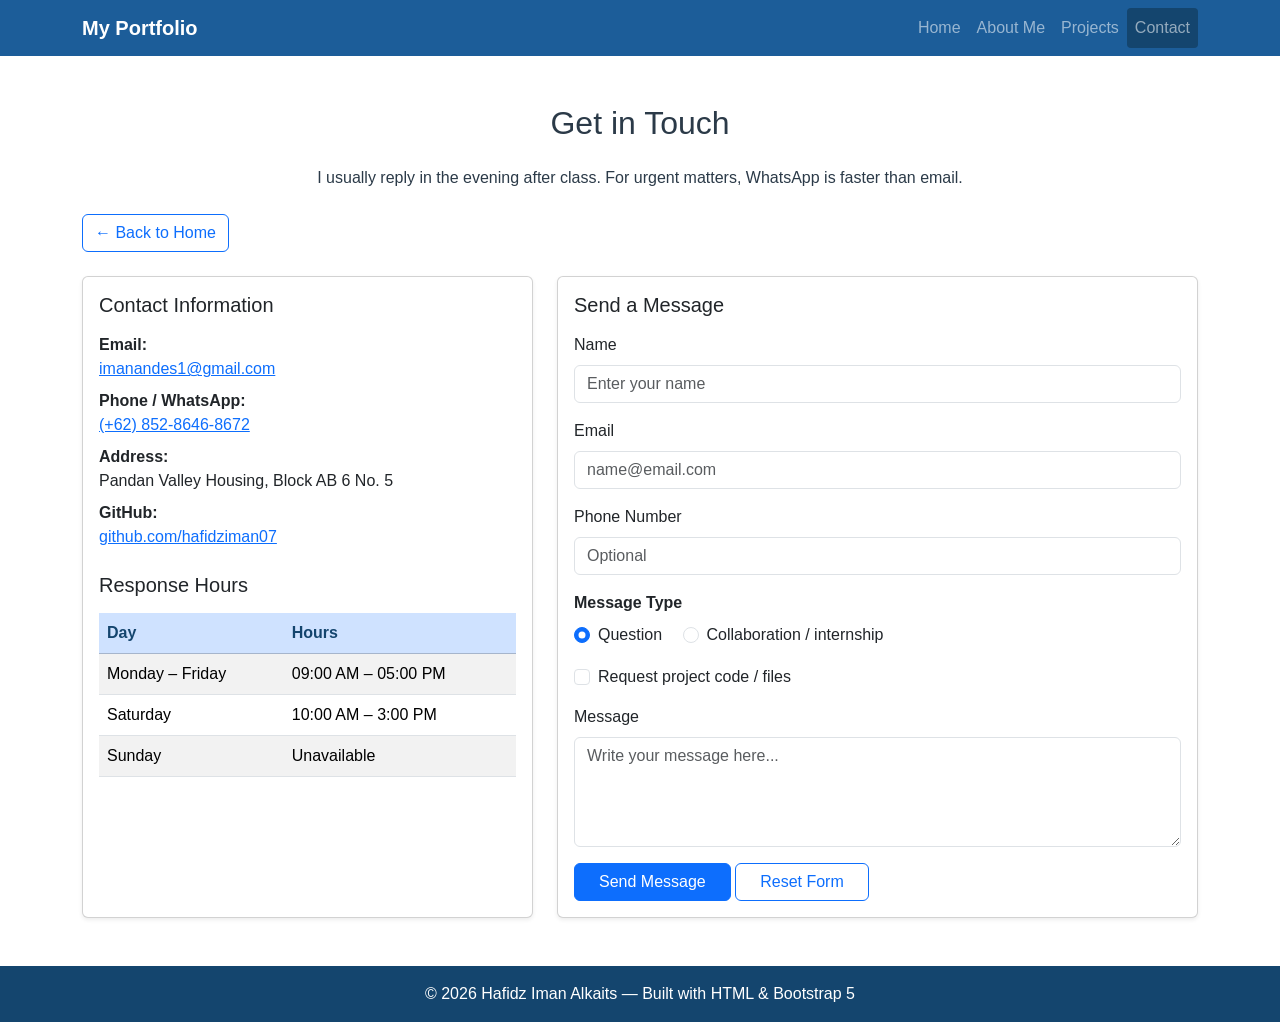
==== kontak.html @ 3793fea0 "Pindahkan file portofolio ke root repository" ====
<!DOCTYPE html>
<html lang="en">
<head>
  <meta charset="UTF-8">
  <meta name="viewport" content="width=device-width, initial-scale=1">
  <meta name="description" content="Contact page and message form">
  <title>Portfolio - Contact</title>

  <link href="https://cdn.jsdelivr.net/npm/bootstrap@5.3.3/dist/css/bootstrap.min.css" rel="stylesheet">
  <link rel="stylesheet" href="css/style.css">
</head>
<body>

  <header>
    <nav class="navbar navbar-expand-lg navbar-dark bg-primary nav-biru">
      <div class="container">
        <a class="navbar-brand fw-semibold" href="index.html">My Portfolio</a>
        <button class="navbar-toggler" type="button" data-bs-toggle="collapse" data-bs-target="#menu" aria-label="Toggle navigation">
          <span class="navbar-toggler-icon"></span>
        </button>
        <div class="collapse navbar-collapse" id="menu">
          <ul class="navbar-nav ms-auto">
            <li class="nav-item"><a class="nav-link" href="index.html">Home</a></li>
            <li class="nav-item"><a class="nav-link" href="index.html#tentang">About Me</a></li>
            <li class="nav-item"><a class="nav-link" href="proyek.html">Projects</a></li>
            <li class="nav-item"><a class="nav-link aktif" href="kontak.html">Contact</a></li>
          </ul>
        </div>
      </div>
    </nav>
  </header>

  <main>
    <section id="kontak" class="py-5">
      <div class="container">
        <h2 class="mb-4 text-center">Get in Touch</h2>
        <p class="text-center mb-4">I usually reply in the evening after class. For urgent matters, WhatsApp is faster than email.</p>
        <p class="mb-4">
          <a href="index.html" class="btn btn-outline-primary">&larr; Back to Home</a>
        </p>

        <div class="row g-4">
          <div class="col-12 col-lg-5">
            <div class="card h-100 shadow-sm">
              <div class="card-body">
                <h5 class="card-title mb-3">Contact Information</h5>
                <p class="mb-2"><strong>Email:</strong><br>
                  <a href="https://mail.google.com/mail/?view=cm&amp;fs=1&amp;to=imanandes1%40gmail.com" target="_blank" rel="noopener noreferrer">imanandes1@gmail.com</a></p>
                <p class="mb-2"><strong>Phone / WhatsApp:</strong><br>
                  <a href="tel:+6285286468672">(+62) 852-8646-8672</a></p>
                <p class="mb-2"><strong>Address:</strong><br>Pandan Valley Housing, Block AB 6 No. 5</p>
                <p class="mb-0"><strong>GitHub:</strong><br>
                  <a href="https://github.com/hafidziman07" target="_blank" rel="noopener noreferrer">github.com/hafidziman07</a></p>
                <h5 class="mt-4 mb-3">Response Hours</h5>
                <div class="table-responsive">
                  <table class="table table-striped align-middle mb-0">
                    <thead class="table-primary">
                      <tr><th>Day</th><th>Hours</th></tr>
                    </thead>
                    <tbody>
                      <tr><td>Monday &ndash; Friday</td><td>09:00 AM &ndash; 05:00 PM</td></tr>
                      <tr><td>Saturday</td><td>10:00 AM &ndash; 3:00 PM</td></tr>
                      <tr><td>Sunday</td><td>Unavailable</td></tr>
                    </tbody>
                  </table>
                </div>
              </div>
            </div>
          </div>

          <div class="col-12 col-lg-7">
            <div class="card shadow-sm">
              <div class="card-body">
                <h5 class="card-title mb-3">Send a Message</h5>

                <form action="#" method="post">
                  <div class="mb-3">
                    <label for="nama" class="form-label">Name</label>
                    <input type="text" class="form-control" id="nama" name="nama" placeholder="Enter your name" required>
                  </div>

                  <div class="mb-3">
                    <label for="email" class="form-label">Email</label>
                    <input type="email" class="form-control" id="email" name="email" placeholder="name@email.com" required>
                  </div>

                  <div class="mb-3">
                    <label for="telepon" class="form-label">Phone Number</label>
                    <input type="text" class="form-control" id="telepon" name="telepon" placeholder="Optional">
                  </div>

                  <div class="mb-3">
                    <span class="form-label d-block fw-semibold">Message Type</span>
                    <div class="form-check form-check-inline">
                      <input class="form-check-input" type="radio" name="jenis" id="tanya" value="tanya" checked>
                      <label class="form-check-label" for="tanya">Question</label>
                    </div>
                    <div class="form-check form-check-inline">
                      <input class="form-check-input" type="radio" name="jenis" id="kerja" value="kerja">
                      <label class="form-check-label" for="kerja">Collaboration / internship</label>
                    </div>
                  </div>

                  <div class="form-check mb-3">
                    <input class="form-check-input" type="checkbox" id="minta" name="minta">
                    <label class="form-check-label" for="minta">Request project code / files</label>
                  </div>

                  <div class="mb-3">
                    <label for="pesan" class="form-label">Message</label>
                    <textarea class="form-control" id="pesan" name="pesan" rows="4" placeholder="Write your message here..." required></textarea>
                  </div>

                  <button type="submit" class="btn btn-primary px-4">Send Message</button>
                  <button type="reset" class="btn btn-outline-primary px-4">Reset Form</button>
                </form>

              </div>
            </div>
          </div>
        </div>

      </div>
    </section>
  </main>

  <footer class="py-3 text-center footer-biru">
    <div class="container">
      <p class="mb-0">&copy; 2026 Hafidz Iman Alkaits &mdash; Built with HTML &amp; Bootstrap 5</p>
    </div>
  </footer>

  <script src="https://cdn.jsdelivr.net/npm/bootstrap@5.3.3/dist/js/bootstrap.bundle.min.js"></script>
</body>
</html>
---- css/style.css ----
/* Custom blue-and-white theme built on Bootstrap */

:root {
  --primary-blue: #1c5d99;
  --dark-blue: #14456e;
}

body {
  font-family: "Segoe UI", Arial, sans-serif;
  background-color: #ffffff;
  color: #2b3a48;
}

/* Blue navigation bar */
.nav-biru {
  background-color: var(--primary-blue) !important;
}

.navbar-nav .nav-link:hover,
.navbar-nav .aktif {
  background-color: var(--dark-blue);
  border-radius: 4px;
}

/* Blue home hero */
.hero-biru {
  background-color: var(--primary-blue);
  color: #ffffff;
}

.hero-biru h1 {
  color: #ffffff;
}

/* Circular profile photo */
.foto-profil {
  width: 200px;
  height: 200px;
  object-fit: cover;
  border-radius: 50%;
  border: 5px solid #ffffff;
}

/* Dark blue footer */
.footer-biru {
  background-color: var(--dark-blue);
  color: #ffffff;
}

/* Project cards lift slightly on hover */
.card {
  transition: transform 0.2s ease, box-shadow 0.2s ease;
}

.card:hover {
  transform: translateY(-4px);
  box-shadow: 0 8px 20px rgba(28, 93, 153, 0.18) !important;
}

/* Tables */
.table thead th {
  background-color: #cfe2ff;
  color: var(--dark-blue);
}

caption {
  caption-side: top;
}

/* Reduce the profile photo size on small screens */
@media (max-width: 575.98px) {
  .foto-profil {
    width: 150px;
    height: 150px;
  }
}
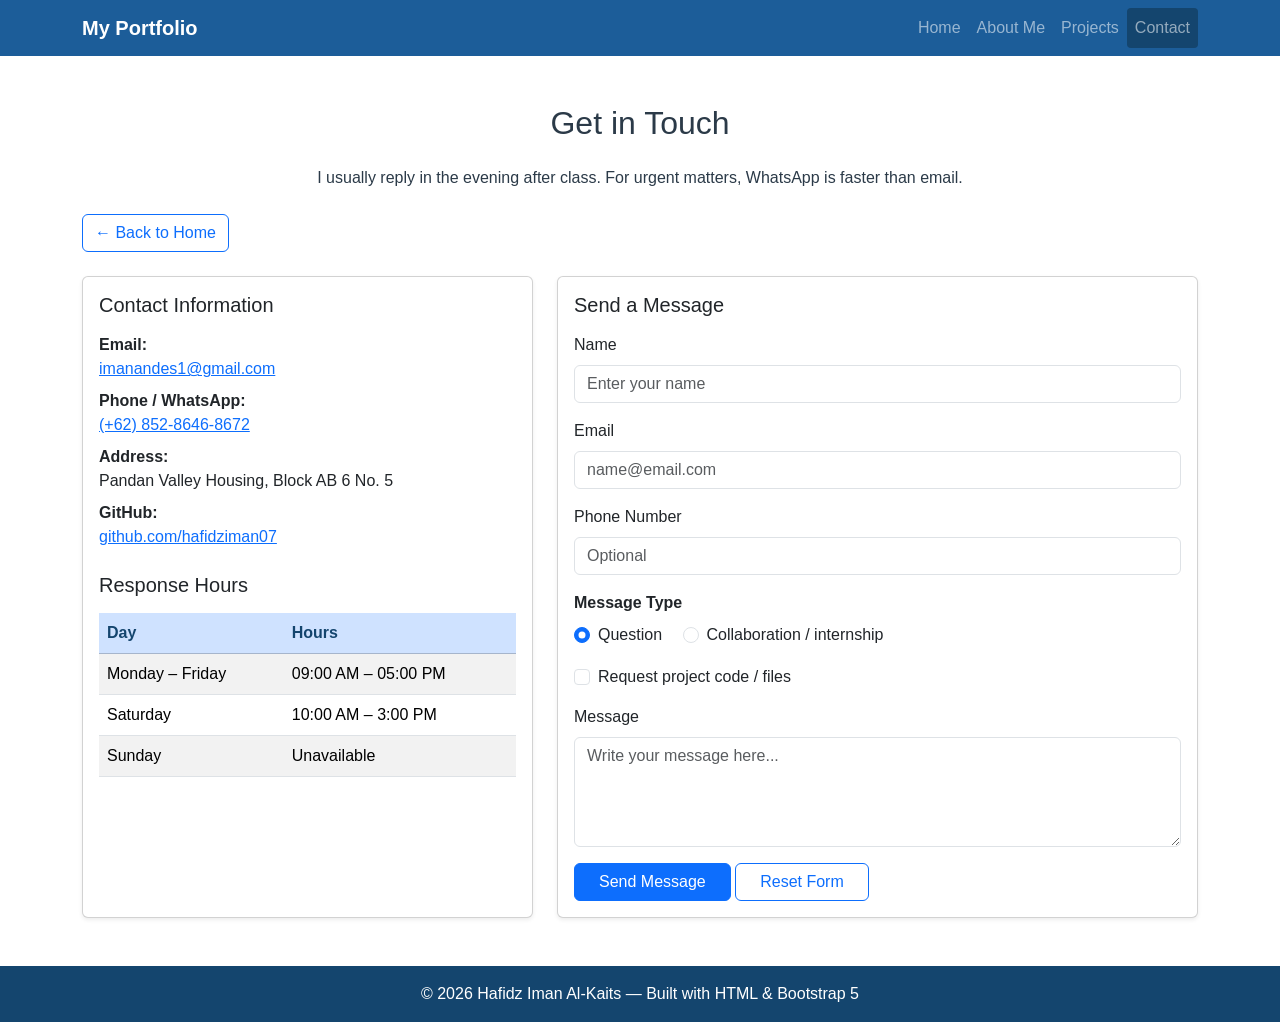
==== commit 2547cfd8: "Update portfolio name spelling Co-authored-by: Copilot <223556219+Copilot@users.noreply.github.com>" ====
--- a/kontak.html
+++ b/kontak.html
@@ -126,7 +126,7 @@
 
   <footer class="py-3 text-center footer-biru">
     <div class="container">
-      <p class="mb-0">&copy; 2026 Hafidz Iman Alkaits &mdash; Built with HTML &amp; Bootstrap 5</p>
+      <p class="mb-0">&copy; 2026 Hafidz Iman Al-Kaits &mdash; Built with HTML &amp; Bootstrap 5</p>
     </div>
   </footer>
 
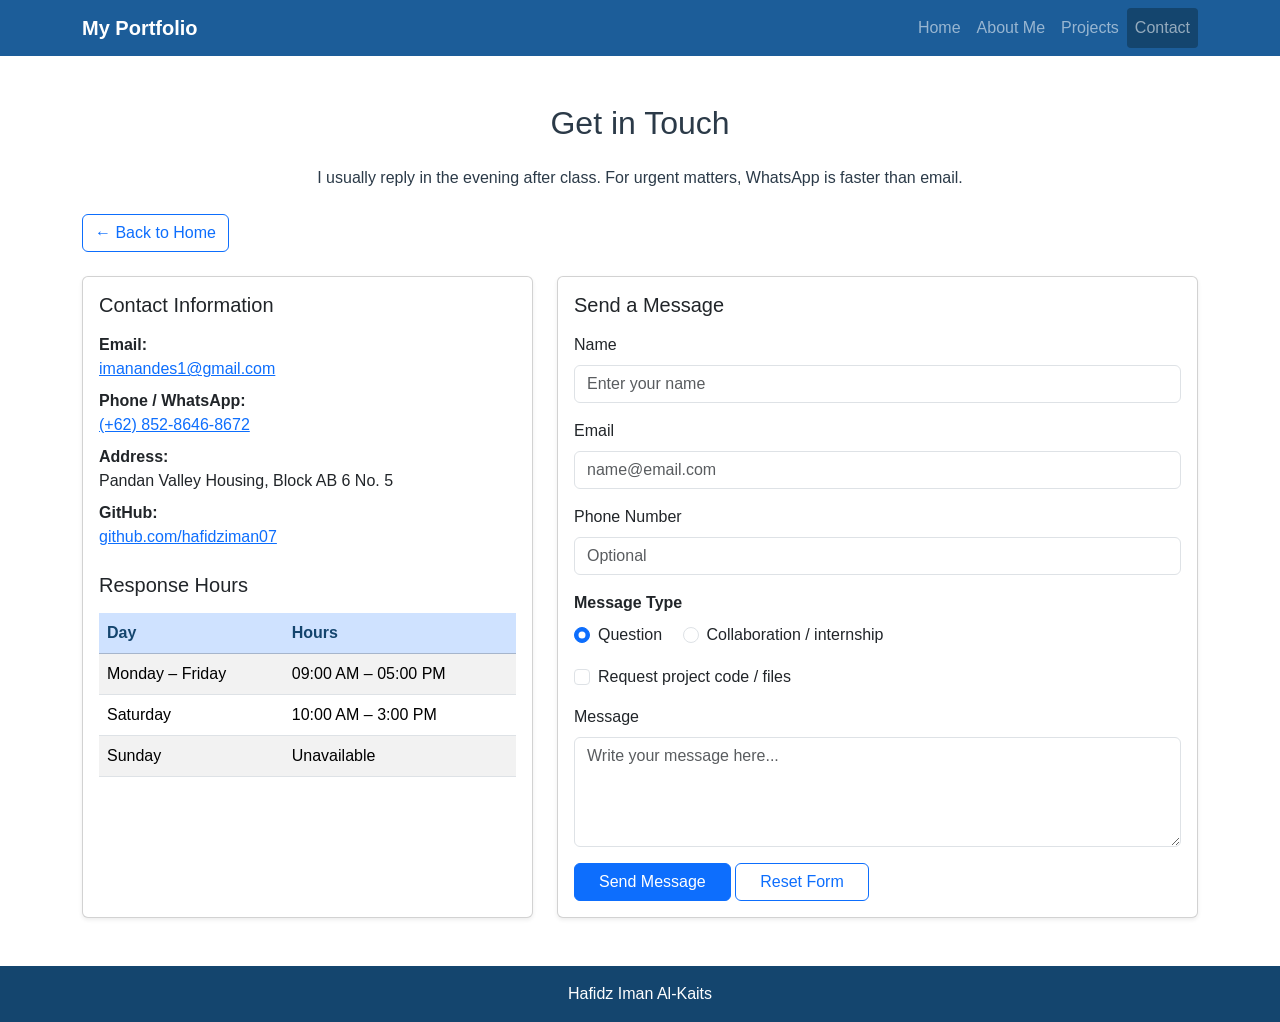
==== commit f03c00cb: "Show only name in page footers Co-authored-by: Copilot <223556219+Copilot@users.noreply.github.com>" ====
--- a/kontak.html
+++ b/kontak.html
@@ -126,7 +126,7 @@
 
   <footer class="py-3 text-center footer-biru">
     <div class="container">
-      <p class="mb-0">&copy; 2026 Hafidz Iman Al-Kaits &mdash; Built with HTML &amp; Bootstrap 5</p>
+      <p class="mb-0">Hafidz Iman Al-Kaits</p>
     </div>
   </footer>
 
